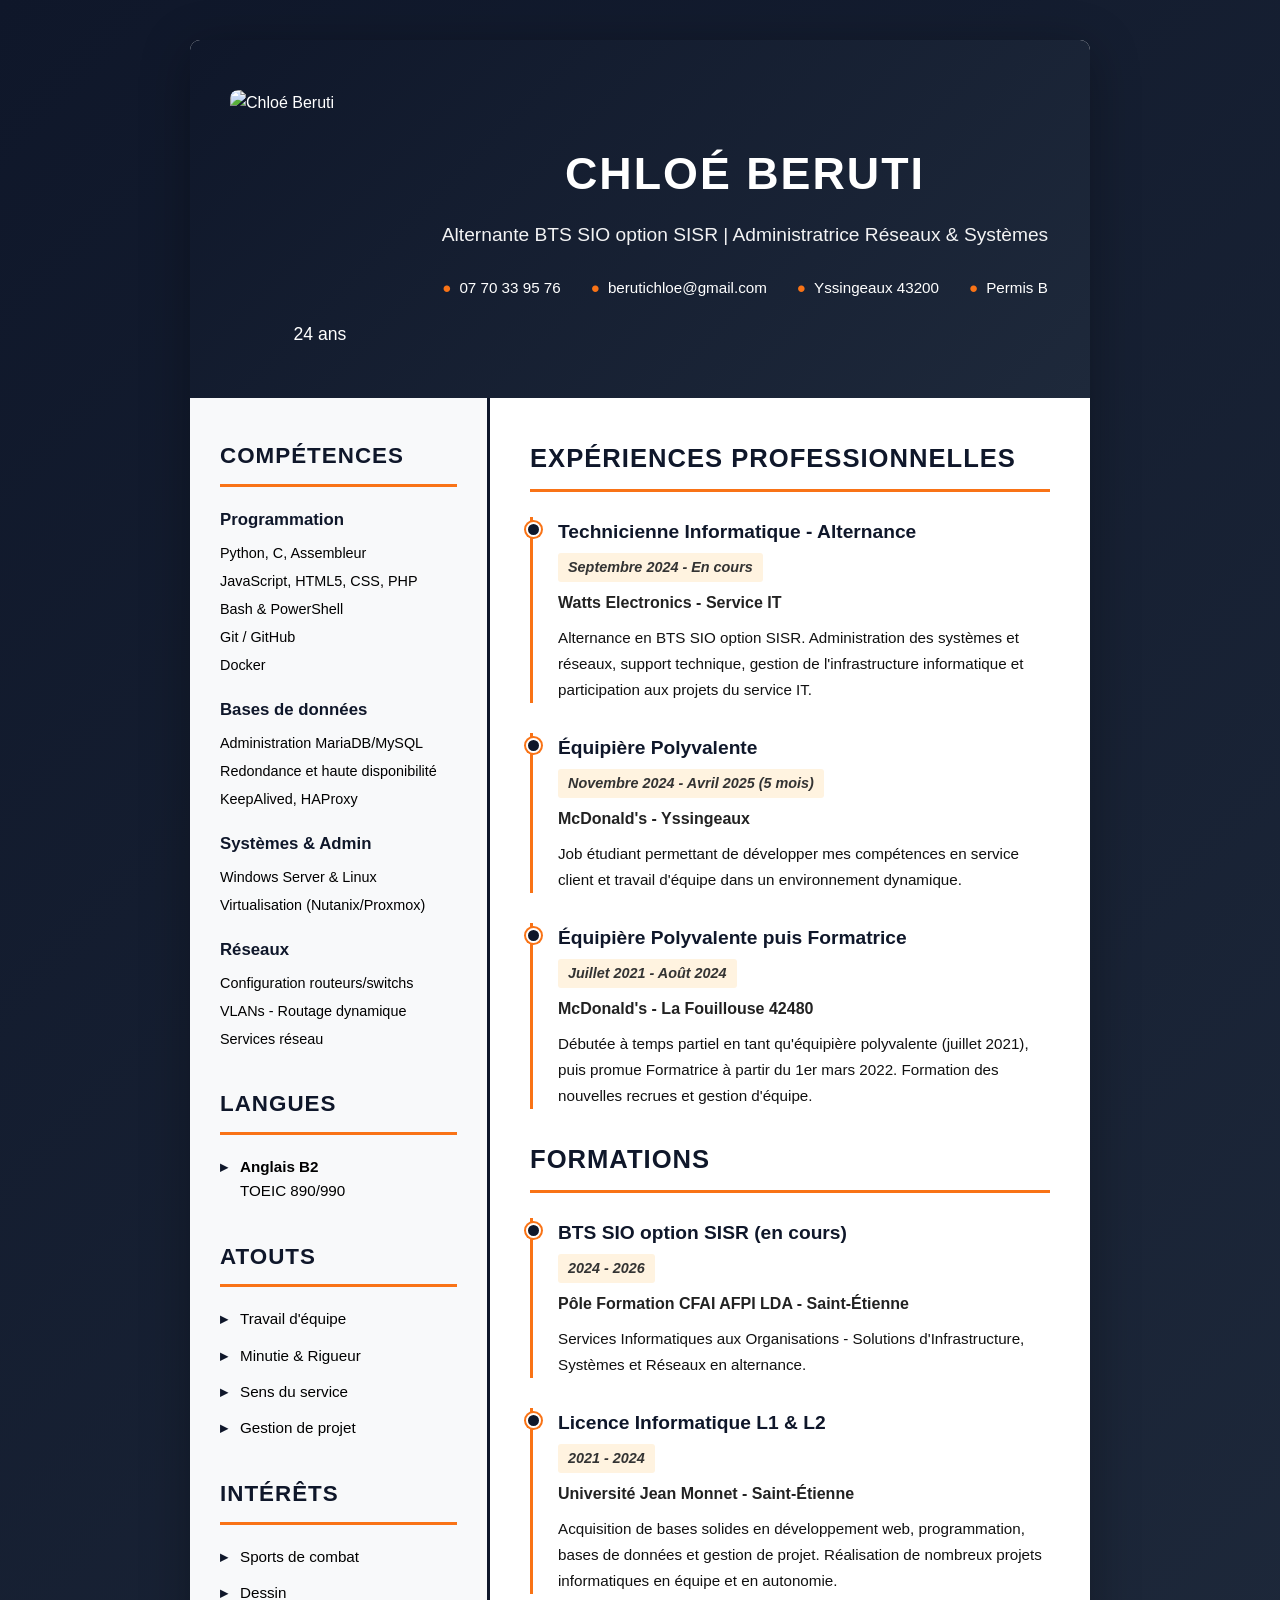
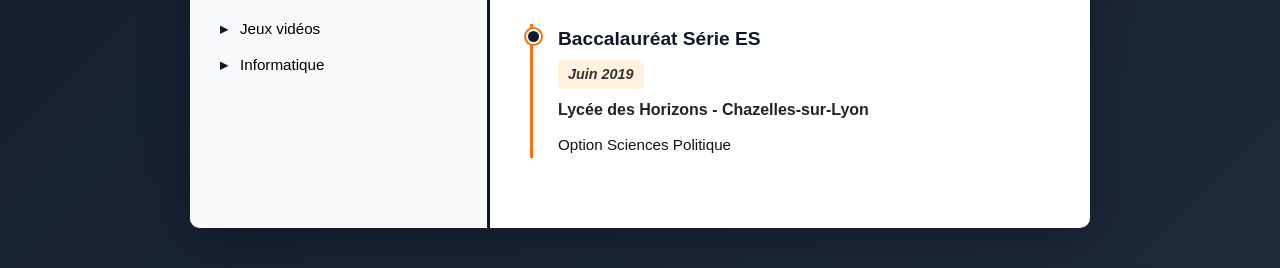
==== cv.html @ 372b4c65 "Add files via upload" ====
<!DOCTYPE html>
<html lang="fr">
<head>
    <meta charset="UTF-8">
    <meta name="viewport" content="width=device-width, initial-scale=1.0">
    <title>CV - Chloé Beruti</title>
    <style>
        * {
            margin: 0;
            padding: 0;
            box-sizing: border-box;
        }

        body {
            font-family: 'Segoe UI', Tahoma, Geneva, Verdana, sans-serif;
            background: linear-gradient(135deg, #0f172a 0%, #1e293b 100%);
            padding: 40px 20px;
            line-height: 1.6;
        }

        .container {
            max-width: 900px;
            margin: 0 auto;
            background: white;
            box-shadow: 0 10px 50px rgba(0,0,0,0.3);
            border-radius: 10px;
            overflow: hidden;
        }

        /* En-tête */
        .header {
            background: linear-gradient(135deg, #0f172a 0%, #1e293b 100%);
            color: white;
            padding: 50px 40px;
            position: relative;
            display: flex;
            align-items: center;
            gap: 30px;
        }

        .photo-container {
            display: flex;
            flex-direction: column;
            align-items: center;
            gap: 10px;
            flex-shrink: 0;
        }

        .age-text {
            color: white;
            font-size: 1.1em;
            font-weight: 500;
            text-align: center;
        }

        .photo-placeholder {
            width: 180px;
            height: 220px;
            border-radius: 8px;
            border: none;
            background: transparent;
            display: flex;
            align-items: center;
            justify-content: center;
            padding: 0;
            flex-shrink: 0;
            overflow: hidden;
        }
        
        .photo-placeholder img {
            width: 100%;
            height: 100%;
            object-fit: cover;
            border-radius: 8px;
        }

        .header-content {
            flex: 1;
            text-align: center;
        }

        .header h1 {
            font-size: 2.8em;
            margin-bottom: 10px;
            font-weight: 700;
            letter-spacing: 2px;
        }

        .header .subtitle {
            font-size: 1.2em;
            margin-bottom: 25px;
            font-weight: 300;
            opacity: 0.95;
        }

        .contact-info {
            display: flex;
            justify-content: center;
            gap: 30px;
            flex-wrap: wrap;
            margin-top: 20px;
        }

        .contact-info span {
            font-size: 0.95em;
            display: flex;
            align-items: center;
            gap: 8px;
        }

        .contact-info span::before {
            content: "●";
            color: #f97316;
        }

        /* Corps principal */
        .main-content {
            display: grid;
            grid-template-columns: 1fr 2fr;
            gap: 0;
        }

        /* Sidebar gauche */
        .sidebar {
            background: #f8f9fa;
            padding: 40px 30px;
            border-right: 3px solid #0f172a;
        }

        .sidebar h2 {
            color: #0f172a;
            font-size: 1.4em;
            margin-bottom: 20px;
            padding-bottom: 10px;
            border-bottom: 3px solid #f97316;
            text-transform: uppercase;
            letter-spacing: 1px;
        }

        .sidebar section {
            margin-bottom: 35px;
        }

        .sidebar ul {
            list-style: none;
        }

        .sidebar li {
            margin-bottom: 12px;
            padding-left: 20px;
            position: relative;
            font-size: 0.95em;
            color: #000;
            font-weight: 500;
        }

        .sidebar li::before {
            content: "▸";
            position: absolute;
            left: 0;
            color: #0f172a;
            font-weight: bold;
        }

        .skill-category {
            margin-bottom: 20px;
        }

        .skill-category strong {
            color: #0f172a;
            display: block;
            margin-bottom: 8px;
            font-size: 1.05em;
        }

        .skill-item {
            font-size: 0.9em;
            color: #000;
            margin-bottom: 5px;
            font-weight: 500;
        }

        /* Contenu principal droit */
        .content {
            padding: 40px 40px;
        }

        .content h2 {
            color: #0f172a;
            font-size: 1.6em;
            margin-bottom: 25px;
            padding-bottom: 10px;
            border-bottom: 3px solid #f97316;
            text-transform: uppercase;
            letter-spacing: 1px;
        }

        .experience-item, .formation-item {
            margin-bottom: 30px;
            padding-left: 25px;
            border-left: 3px solid #f97316;
            position: relative;
        }

        .experience-item::before, .formation-item::before {
            content: "";
            position: absolute;
            left: -7px;
            top: 5px;
            width: 11px;
            height: 11px;
            background: #0f172a;
            border-radius: 50%;
            border: 2px solid white;
            box-shadow: 0 0 0 2px #f97316;
        }

        .experience-item h3, .formation-item h3 {
            color: #0f172a;
            font-size: 1.2em;
            margin-bottom: 5px;
            font-weight: 600;
        }

        .period {
            color: #333;
            font-size: 0.9em;
            font-style: italic;
            margin-bottom: 8px;
            display: inline-block;
            background: #fff3e0;
            padding: 3px 10px;
            border-radius: 3px;
            font-weight: 600;
        }

        .company {
            color: #222;
            font-weight: 600;
            margin-bottom: 10px;
        }

        .description {
            color: #111;
            line-height: 1.7;
            font-size: 0.95em;
        }

        .highlight-box {
            background: #fff3e0;
            border-left: 4px solid #f97316;
            padding: 15px 20px;
            margin: 0 0 30px 0;
            border-radius: 5px;
        }

        .highlight-box strong {
            color: #0f172a;
            font-size: 1.05em;
        }

        /* Responsive */
        @media (max-width: 768px) {
            .main-content {
                grid-template-columns: 1fr;
            }

            .sidebar {
                border-right: none;
                border-bottom: 3px solid #0f172a;
            }

            .header {
                flex-direction: column;
                text-align: center;
            }

            .header h1 {
                font-size: 2em;
            }

            .contact-info {
                flex-direction: column;
                gap: 10px;
            }

            .photo-placeholder {
                width: 150px;
                height: 180px;
            }
        }

        @media print {
            body {
                background: white;
                padding: 0;
            }

            .container {
                box-shadow: none;
                max-width: 100%;
            }
        }
    </style>
</head>
<body>
    <div class="container">
        <!-- En-tête -->
        <div class="header">
            <div class="photo-container">
                <div class="photo-placeholder">
                    <img src="profil.jpeg" alt="Chloé Beruti">
                </div>
                <div class="age-text">24 ans</div>
            </div>
            <div class="header-content">
                <h1>CHLOÉ BERUTI</h1>
                <p class="subtitle">Alternante BTS SIO option SISR | Administratrice Réseaux & Systèmes</p>
                <div class="contact-info">
                    <span>07 70 33 95 76</span>
                    <span>berutichloe@gmail.com</span>
                    <span>Yssingeaux 43200</span>
                    <span>Permis B</span>
                </div>
            </div>
        </div>

        <!-- Contenu principal -->
        <div class="main-content">
            <!-- Sidebar gauche -->
            <aside class="sidebar">
                <!-- Compétences techniques -->
                <section>
                    <h2>Compétences</h2>
                    
                    <div class="skill-category">
                        <strong>Programmation</strong>
                        <div class="skill-item">Python, C, Assembleur</div>
                        <div class="skill-item">JavaScript, HTML5, CSS, PHP</div>
                        <div class="skill-item">Bash & PowerShell</div>
                        <div class="skill-item">Git / GitHub</div>
                        <div class="skill-item">Docker</div>
                    </div>

                    <div class="skill-category">
                        <strong>Bases de données</strong>
                        <div class="skill-item">Administration MariaDB/MySQL</div>
                        <div class="skill-item">Redondance et haute disponibilité</div>
                        <div class="skill-item">KeepAlived, HAProxy</div>
                    </div>

                    <div class="skill-category">
                        <strong>Systèmes & Admin</strong>
                        <div class="skill-item">Windows Server & Linux</div>
                        <div class="skill-item">Virtualisation (Nutanix/Proxmox)</div>
                    </div>

                    <div class="skill-category">
                        <strong>Réseaux</strong>
                        <div class="skill-item">Configuration routeurs/switchs</div>
                        <div class="skill-item">VLANs - Routage dynamique</div>
                        <div class="skill-item">Services réseau</div>
                    </div>
                </section>

                <!-- Langues -->
                <section>
                    <h2>Langues</h2>
                    <ul>
                        <li><strong>Anglais B2</strong><br>TOEIC 890/990</li>
                    </ul>
                </section>

                <!-- Atouts -->
                <section>
                    <h2>Atouts</h2>
                    <ul>
                        <li>Travail d'équipe</li>
                        <li>Minutie & Rigueur</li>
                        <li>Sens du service</li>
                        <li>Gestion de projet</li>
                    </ul>
                </section>

                <!-- Centres d'intérêt -->
                <section>
                    <h2>Intérêts</h2>
                    <ul>
                        <li>Sports de combat</li>
                        <li>Dessin</li>
                        <li>Jeux vidéos</li>
                        <li>Informatique</li>
                    </ul>
                </section>
            </aside>

            <!-- Contenu droit -->
            <main class="content">
                <!-- Expériences -->
                <section>
                    <h2>Expériences Professionnelles</h2>

                    <div class="experience-item">
                        <h3>Technicienne Informatique - Alternance</h3>
                        <span class="period">Septembre 2024 - En cours</span>
                        <p class="company">Watts Electronics - Service IT</p>
                        <p class="description">Alternance en BTS SIO option SISR. Administration des systèmes et réseaux, support technique, gestion de l'infrastructure informatique et participation aux projets du service IT.</p>
                    </div>

                    <div class="experience-item">
                        <h3>Équipière Polyvalente</h3>
                        <span class="period">Novembre 2024 - Avril 2025 (5 mois)</span>
                        <p class="company">McDonald's - Yssingeaux</p>
                        <p class="description">Job étudiant permettant de développer mes compétences en service client et travail d'équipe dans un environnement dynamique.</p>
                    </div>

                    <div class="experience-item">
                        <h3>Équipière Polyvalente puis Formatrice</h3>
                        <span class="period">Juillet 2021 - Août 2024</span>
                        <p class="company">McDonald's - La Fouillouse 42480</p>
                        <p class="description">Débutée à temps partiel en tant qu'équipière polyvalente (juillet 2021), puis promue Formatrice à partir du 1er mars 2022. Formation des nouvelles recrues et gestion d'équipe.</p>
                    </div>
                </section>

                <!-- Formations -->
                <section>
                    <h2>Formations</h2>

                    <div class="formation-item">
                        <h3>BTS SIO option SISR (en cours)</h3>
                        <span class="period">2024 - 2026</span>
                        <p class="company">Pôle Formation CFAI AFPI LDA - Saint-Étienne </p>
                        <p class="description">Services Informatiques aux Organisations - Solutions d'Infrastructure, Systèmes et Réseaux en alternance.</p>
                    </div>

                    <div class="formation-item">
                        <h3>Licence Informatique L1 & L2</h3>
                        <span class="period">2021 - 2024</span>
                        <p class="company">Université Jean Monnet - Saint-Étienne</p>
                        <p class="description">Acquisition de bases solides en développement web, programmation, bases de données et gestion de projet. Réalisation de nombreux projets informatiques en équipe et en autonomie.</p>
                    </div>

                    <div class="formation-item">
                        <h3>Baccalauréat Série ES</h3>
                        <span class="period">Juin 2019</span>
                        <p class="company">Lycée des Horizons - Chazelles-sur-Lyon </p>
                        <p class="description">Option Sciences Politique</p>
                    </div>
                </section>
            </main>
        </div>
    </div>
</body>
</html>
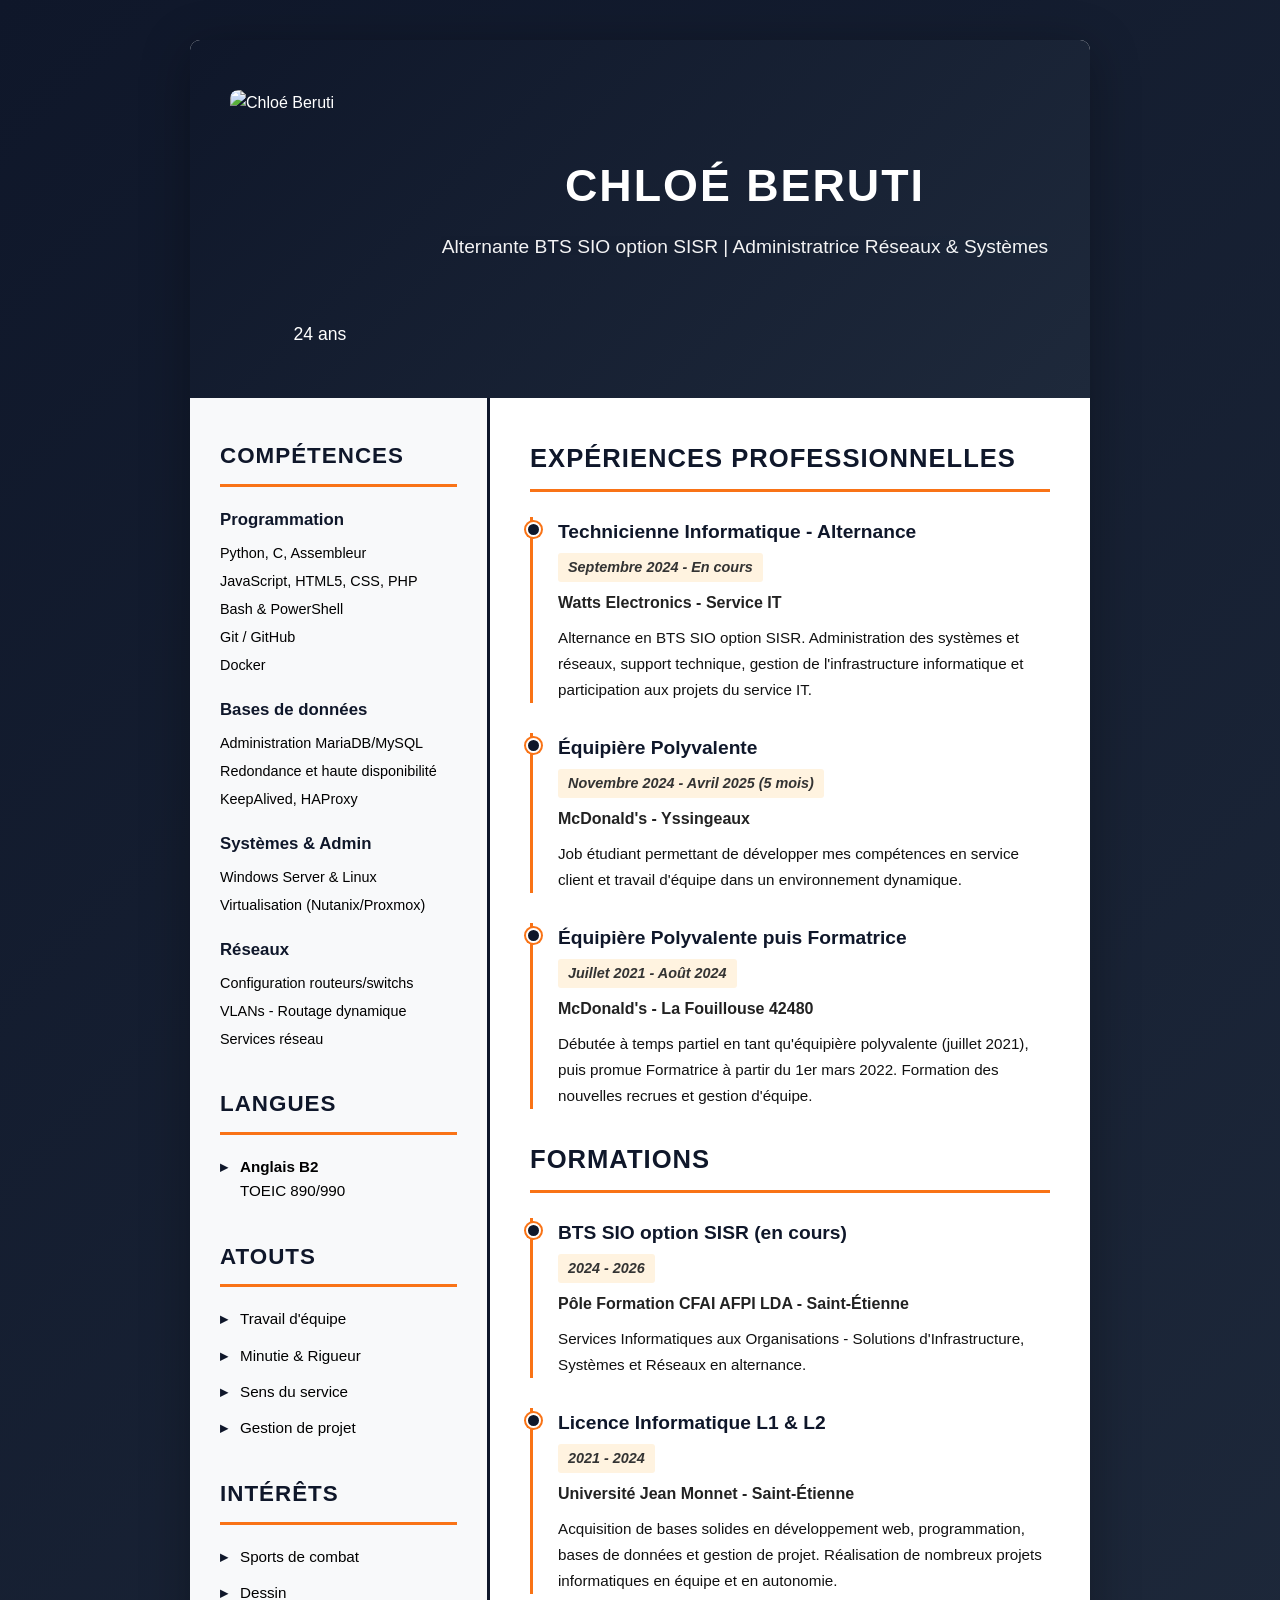
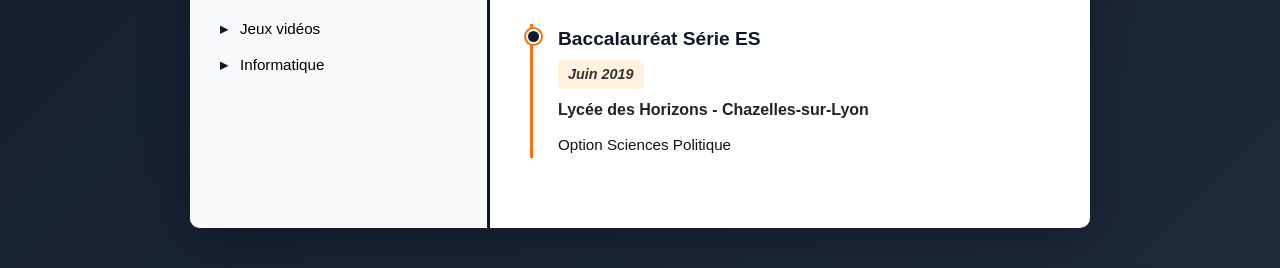
==== commit 234e7a15: "Update cv.html" ====
--- a/cv.html
+++ b/cv.html
@@ -316,12 +316,6 @@
             <div class="header-content">
                 <h1>CHLOÉ BERUTI</h1>
                 <p class="subtitle">Alternante BTS SIO option SISR | Administratrice Réseaux & Systèmes</p>
-                <div class="contact-info">
-                    <span>07 70 33 95 76</span>
-                    <span>berutichloe@gmail.com</span>
-                    <span>Yssingeaux 43200</span>
-                    <span>Permis B</span>
-                </div>
             </div>
         </div>
 
@@ -452,3 +446,4 @@
     </div>
 </body>
 </html>
+
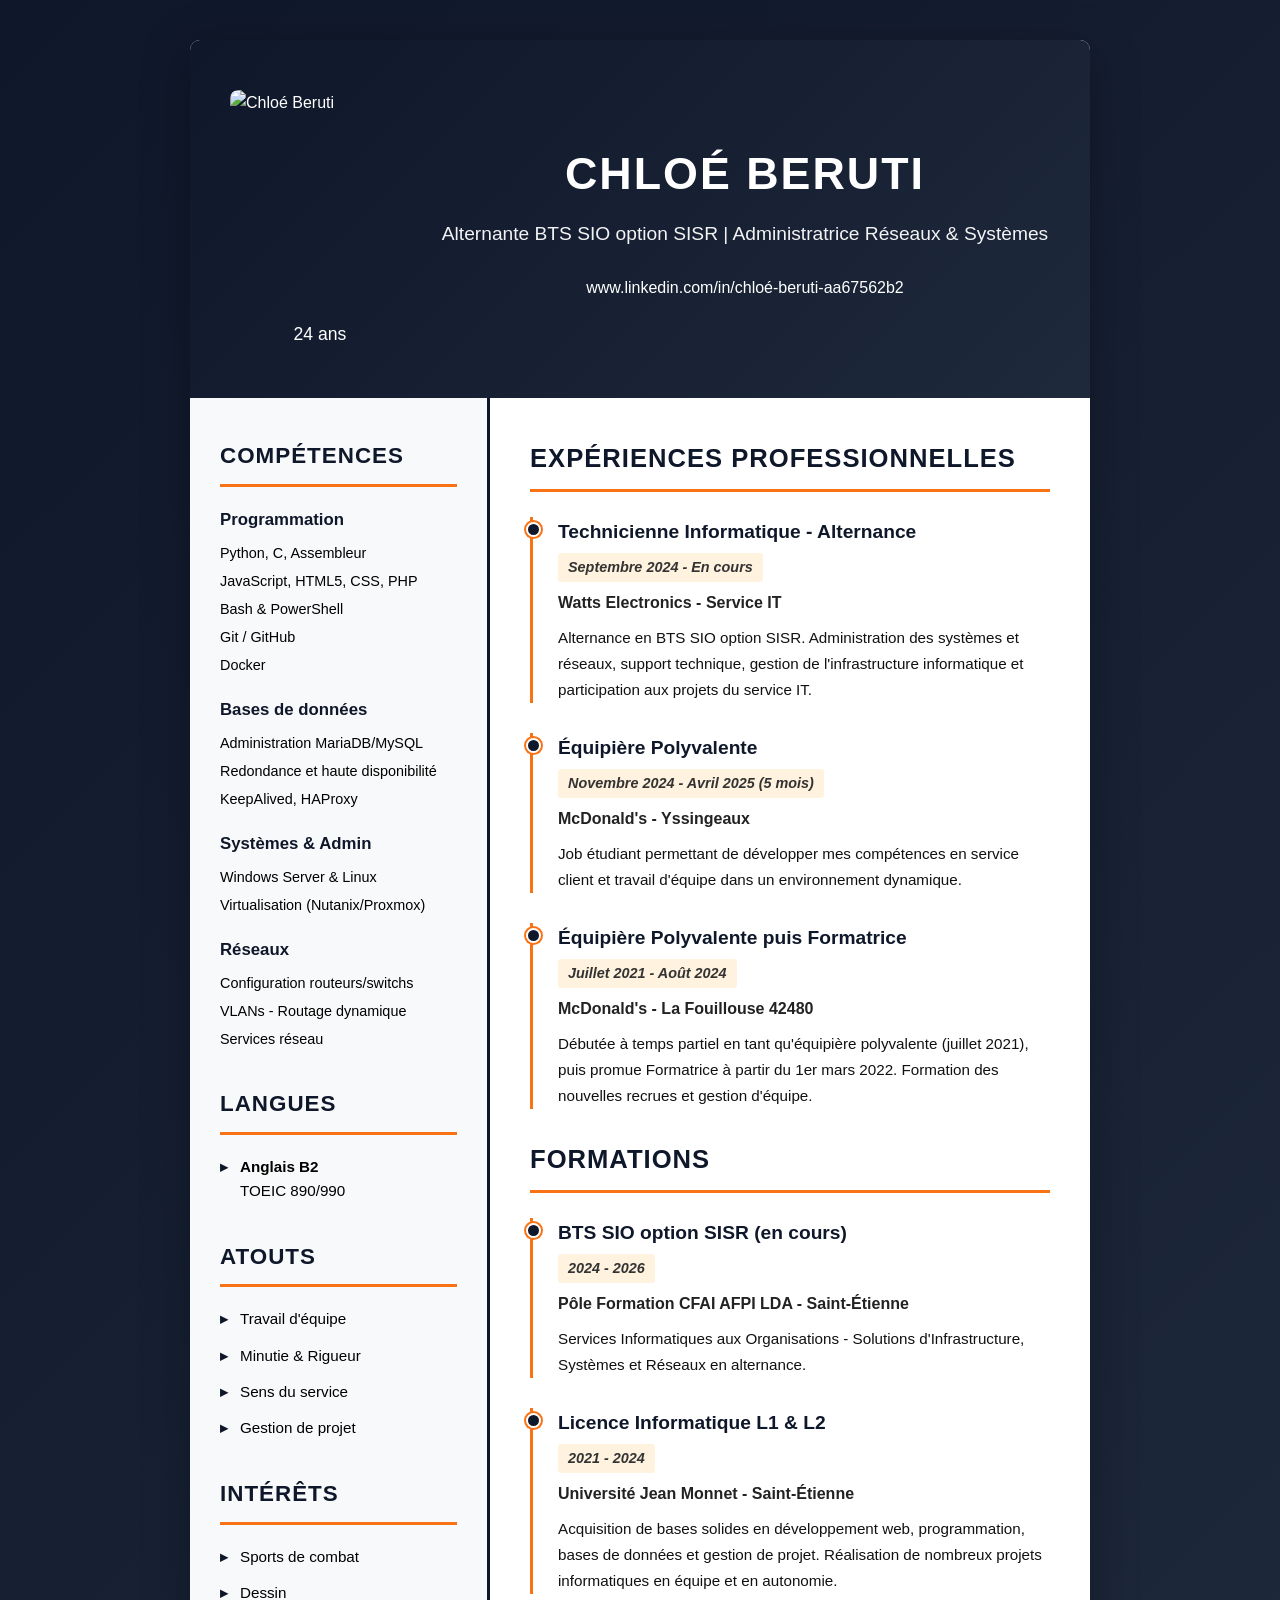
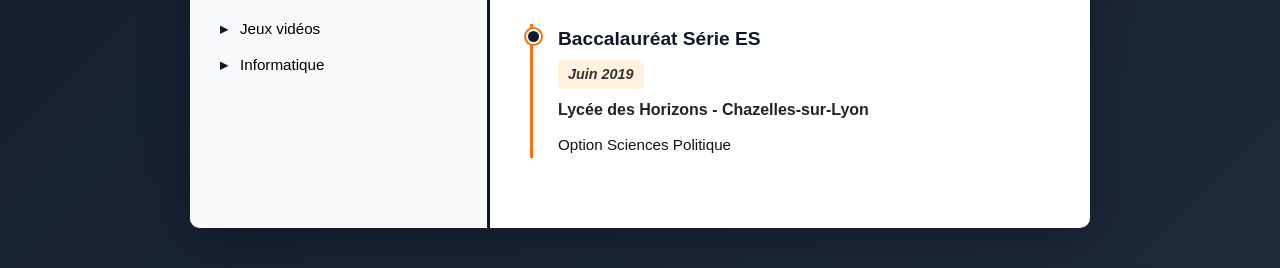
==== commit e45590a3: "Fin" ====
--- a/cv.html
+++ b/cv.html
@@ -316,6 +316,7 @@
             <div class="header-content">
                 <h1>CHLOÉ BERUTI</h1>
                 <p class="subtitle">Alternante BTS SIO option SISR | Administratrice Réseaux & Systèmes</p>
+                <p>www.linkedin.com/in/chloé-beruti-aa67562b2 </p>
             </div>
         </div>
 
